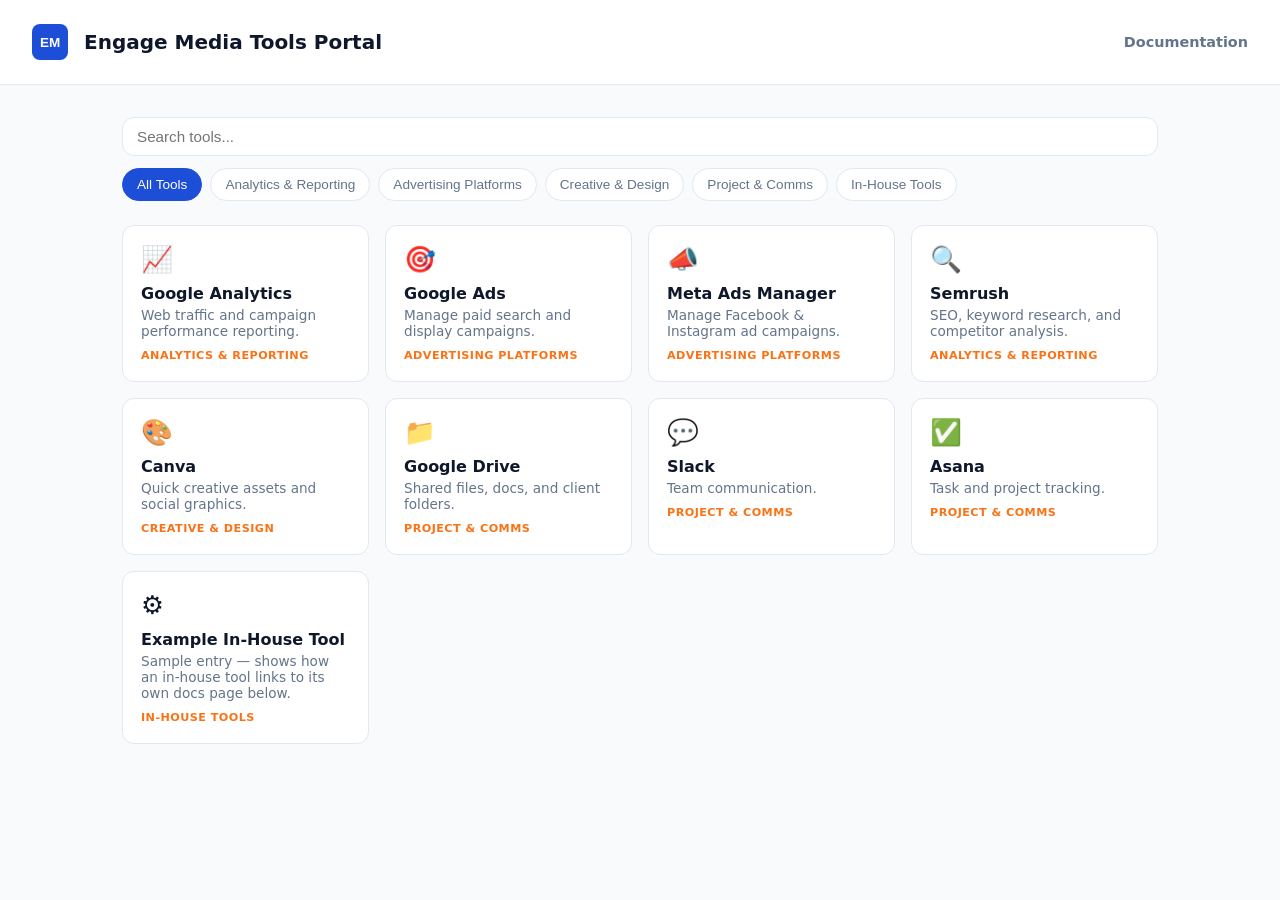
==== index.html @ 217c779e "Initial scaffold: tools portal (static site) + ADR-0001 + docs section" ====
<!DOCTYPE html>
<html lang="en">
<head>
<meta charset="UTF-8" />
<meta name="viewport" content="width=device-width, initial-scale=1.0" />
<title>Engage Media | Tools Portal</title>
<link rel="stylesheet" href="assets/theme.css" />
</head>
<body>
<header class="site-header">
  <img class="logo" src="assets/logo-placeholder.svg" alt="Engage Media" />
  <h1>Engage Media Tools Portal</h1>
  <nav class="top-nav">
    <a href="docs/">Documentation</a>
  </nav>
</header>

<main>
  <div class="controls">
    <input id="search" type="text" placeholder="Search tools..." />
    <div class="category-filter" id="category-filter"></div>
  </div>
  <div class="tool-grid" id="tool-grid"></div>
</main>

<script src="js/app.js"></script>
</body>
</html>
---- assets/theme.css ----
/* ==========================================================================
   ENGAGE MEDIA — BRAND TOKENS
   Replace the values in this block ONLY when official brand assets arrive.
   Nothing else in this file, index.html, or app.js should need to change.
   ========================================================================== */
:root {
  --em-color-primary:    #1d4ed8;   /* TODO: Engage Media primary */
  --em-color-primary-dk: #1e3a8a;   /* TODO: hover / darker shade */
  --em-color-accent:     #f97316;   /* TODO: Engage Media accent */
  --em-color-bg:         #f8fafc;
  --em-color-surface:    #ffffff;
  --em-color-text:       #0f172a;
  --em-color-text-muted: #64748b;
  --em-color-border:     #e2e8f0;
  --em-font-heading: "Inter", "Segoe UI", system-ui, sans-serif; /* TODO: brand font */
  --em-font-body:    "Inter", "Segoe UI", system-ui, sans-serif;
  --em-radius: 12px;
}

* { box-sizing: border-box; }

body {
  margin: 0;
  font-family: var(--em-font-body);
  background: var(--em-color-bg);
  color: var(--em-color-text);
}

header.site-header {
  display: flex;
  align-items: center;
  gap: 16px;
  padding: 24px 32px;
  background: var(--em-color-surface);
  border-bottom: 1px solid var(--em-color-border);
}
header.site-header img.logo { height: 36px; width: 36px; }
header.site-header h1 { font-family: var(--em-font-heading); font-size: 1.25rem; margin: 0; }

nav.top-nav { margin-left: auto; display: flex; gap: 20px; }
nav.top-nav a { color: var(--em-color-text-muted); text-decoration: none; font-weight: 600; font-size: 0.9rem; }
nav.top-nav a:hover { color: var(--em-color-primary); }

main { max-width: 1100px; margin: 0 auto; padding: 32px; }

.controls { display: flex; gap: 12px; margin-bottom: 24px; flex-wrap: wrap; }

#search {
  flex: 1;
  min-width: 220px;
  padding: 10px 14px;
  border: 1px solid var(--em-color-border);
  border-radius: var(--em-radius);
  font-size: 0.95rem;
}

.category-filter { display: flex; gap: 8px; flex-wrap: wrap; }
.category-filter button {
  padding: 8px 14px;
  border-radius: 999px;
  border: 1px solid var(--em-color-border);
  background: var(--em-color-surface);
  color: var(--em-color-text-muted);
  cursor: pointer;
  font-size: 0.85rem;
}
.category-filter button.active {
  background: var(--em-color-primary);
  border-color: var(--em-color-primary);
  color: #fff;
}

.tool-grid {
  display: grid;
  grid-template-columns: repeat(auto-fill, minmax(220px, 1fr));
  gap: 16px;
}

.tool-card {
  display: block;
  background: var(--em-color-surface);
  border: 1px solid var(--em-color-border);
  border-radius: var(--em-radius);
  padding: 18px;
  text-decoration: none;
  color: inherit;
  transition: transform 0.12s ease, box-shadow 0.12s ease;
}
.tool-card:hover {
  transform: translateY(-2px);
  box-shadow: 0 6px 20px rgba(15, 23, 42, 0.08);
  border-color: var(--em-color-primary);
}
.tool-card .icon { font-size: 1.6rem; }
.tool-card h3 { font-size: 1rem; margin: 10px 0 4px; font-family: var(--em-font-heading); }
.tool-card p { font-size: 0.85rem; color: var(--em-color-text-muted); margin: 0; }
.tool-card .category-tag {
  display: inline-block;
  margin-top: 10px;
  font-size: 0.7rem;
  text-transform: uppercase;
  letter-spacing: 0.04em;
  color: var(--em-color-accent);
  font-weight: 700;
}

.empty-state { text-align: center; color: var(--em-color-text-muted); padding: 60px 0; }
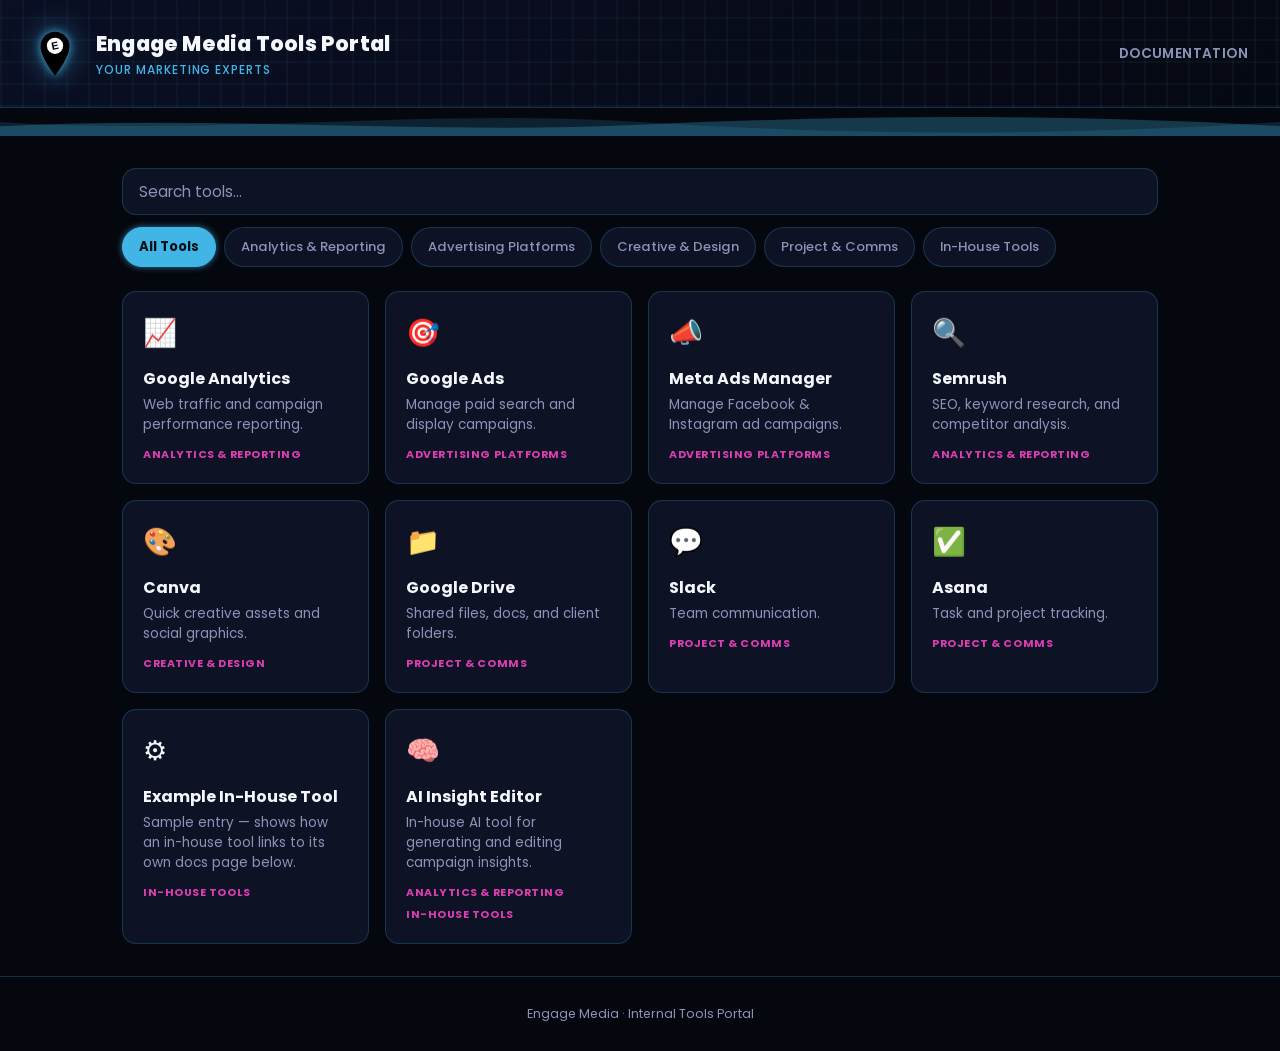
==== commit 6ec659ef: "Apply Engage Media branding, multi-category support, add AI Insight Editor tool" ====
--- a/index.html
+++ b/index.html
@@ -4,16 +4,25 @@
 <meta charset="UTF-8" />
 <meta name="viewport" content="width=device-width, initial-scale=1.0" />
 <title>Engage Media | Tools Portal</title>
+<link rel="icon" href="assets/logo.svg" type="image/svg+xml" />
 <link rel="stylesheet" href="assets/theme.css" />
 </head>
 <body>
 <header class="site-header">
-  <img class="logo" src="assets/logo-placeholder.svg" alt="Engage Media" />
-  <h1>Engage Media Tools Portal</h1>
+  <img class="logo" src="assets/logo.svg" alt="Engage Media" />
+  <div class="brand-block">
+    <h1>Engage Media Tools Portal</h1>
+    <span class="tagline">Your Marketing Experts</span>
+  </div>
   <nav class="top-nav">
     <a href="docs/">Documentation</a>
   </nav>
 </header>
+
+<svg class="wave-divider" viewBox="0 0 1200 40" preserveAspectRatio="none" xmlns="http://www.w3.org/2000/svg">
+  <path d="M0 20 C 200 40, 400 0, 600 20 S 1000 40, 1200 20 V40 H0 Z" fill="#41B6E6" fill-opacity="0.15"/>
+  <path d="M0 26 C 200 10, 400 38, 600 24 S 1000 8, 1200 26 V40 H0 Z" fill="#41B6E6" fill-opacity="0.28"/>
+</svg>
 
 <main>
   <div class="controls">
@@ -23,6 +32,8 @@
   <div class="tool-grid" id="tool-grid"></div>
 </main>
 
+<footer class="site-footer">Engage Media &middot; Internal Tools Portal</footer>
+
 <script src="js/app.js"></script>
 </body>
 </html>
--- a/assets/theme.css
+++ b/assets/theme.css
@@ -1,20 +1,27 @@
 /* ==========================================================================
    ENGAGE MEDIA — BRAND TOKENS
-   Replace the values in this block ONLY when official brand assets arrive.
-   Nothing else in this file, index.html, or app.js should need to change.
+   Sourced from "Engage Media Brand Guidelines 2025":
+   Miami Vice Blue #41B6E6, Miami Heat Black #000000, Miami Vice Fuchsia #DB3EB1,
+   typeface Poppins, signature "Halo" neon glow on the pin logo.
+   If the exact brand colors/fonts ever change, this is the ONLY block to edit.
    ========================================================================== */
+@import url('https://fonts.googleapis.com/css2?family=Poppins:ital,wght@0,300;0,400;0,500;0,600;0,700;0,800;1,400&display=swap');
+
 :root {
-  --em-color-primary:    #1d4ed8;   /* TODO: Engage Media primary */
-  --em-color-primary-dk: #1e3a8a;   /* TODO: hover / darker shade */
-  --em-color-accent:     #f97316;   /* TODO: Engage Media accent */
-  --em-color-bg:         #f8fafc;
-  --em-color-surface:    #ffffff;
-  --em-color-text:       #0f172a;
-  --em-color-text-muted: #64748b;
-  --em-color-border:     #e2e8f0;
-  --em-font-heading: "Inter", "Segoe UI", system-ui, sans-serif; /* TODO: brand font */
-  --em-font-body:    "Inter", "Segoe UI", system-ui, sans-serif;
-  --em-radius: 12px;
+  --em-color-primary:      #41B6E6; /* Miami Vice Blue — the brand's neon halo color */
+  --em-color-primary-dk:   #2C93BE;
+  --em-color-accent:       #DB3EB1; /* Miami Vice Fuchsia — secondary accent, used sparingly */
+  --em-color-bg:           #05070F;
+  --em-color-surface:      #0D1224;
+  --em-color-surface-alt:  #121933;
+  --em-color-text:         #F4F7FB;
+  --em-color-text-muted:   #8B93B8;
+  --em-color-border:       rgba(65, 182, 230, 0.22);
+  --em-glow-sm: 0 0 6px rgba(65, 182, 230, 0.65);
+  --em-glow-lg: 0 0 22px rgba(65, 182, 230, 0.35);
+  --em-font-heading: "Poppins", "Segoe UI", system-ui, sans-serif;
+  --em-font-body:    "Poppins", "Segoe UI", system-ui, sans-serif;
+  --em-radius: 14px;
 }
 
 * { box-sizing: border-box; }
@@ -26,20 +33,57 @@
   color: var(--em-color-text);
 }
 
+/* Subtle basket-weave texture, echoing the brand deck's background pattern */
 header.site-header {
+  position: relative;
   display: flex;
   align-items: center;
-  gap: 16px;
-  padding: 24px 32px;
-  background: var(--em-color-surface);
+  gap: 18px;
+  padding: 28px 32px;
+  background:
+    repeating-linear-gradient(90deg, rgba(65,182,230,0.05) 0 2px, transparent 2px 22px),
+    repeating-linear-gradient(0deg, rgba(65,182,230,0.05) 0 2px, transparent 2px 22px),
+    linear-gradient(135deg, #0A0F24, #060811);
   border-bottom: 1px solid var(--em-color-border);
 }
-header.site-header img.logo { height: 36px; width: 36px; }
-header.site-header h1 { font-family: var(--em-font-heading); font-size: 1.25rem; margin: 0; }
 
-nav.top-nav { margin-left: auto; display: flex; gap: 20px; }
-nav.top-nav a { color: var(--em-color-text-muted); text-decoration: none; font-weight: 600; font-size: 0.9rem; }
-nav.top-nav a:hover { color: var(--em-color-primary); }
+header.site-header img.logo {
+  height: 46px;
+  width: 46px;
+  filter: drop-shadow(0 0 4px rgba(65,182,230,0.9)) drop-shadow(0 0 14px rgba(65,182,230,0.5));
+}
+
+.brand-block { display: flex; flex-direction: column; }
+header.site-header h1 {
+  font-family: var(--em-font-heading);
+  font-weight: 800;
+  letter-spacing: 0.01em;
+  font-size: 1.3rem;
+  margin: 0;
+  color: var(--em-color-text);
+}
+header.site-header .tagline {
+  font-size: 0.75rem;
+  font-weight: 500;
+  color: var(--em-color-primary);
+  text-transform: uppercase;
+  letter-spacing: 0.08em;
+  margin-top: 2px;
+}
+
+nav.top-nav { margin-left: auto; display: flex; gap: 24px; }
+nav.top-nav a {
+  color: var(--em-color-text-muted);
+  text-decoration: none;
+  font-weight: 600;
+  font-size: 0.85rem;
+  letter-spacing: 0.03em;
+  text-transform: uppercase;
+  transition: color 0.15s ease, text-shadow 0.15s ease;
+}
+nav.top-nav a:hover { color: var(--em-color-primary); text-shadow: var(--em-glow-sm); }
+
+.wave-divider { display: block; width: 100%; height: 28px; }
 
 main { max-width: 1100px; margin: 0 auto; padding: 32px; }
 
@@ -48,31 +92,42 @@
 #search {
   flex: 1;
   min-width: 220px;
-  padding: 10px 14px;
+  padding: 11px 16px;
   border: 1px solid var(--em-color-border);
   border-radius: var(--em-radius);
   font-size: 0.95rem;
+  font-family: var(--em-font-body);
+  background: var(--em-color-surface);
+  color: var(--em-color-text);
 }
+#search::placeholder { color: var(--em-color-text-muted); }
+#search:focus { outline: none; border-color: var(--em-color-primary); box-shadow: var(--em-glow-sm); }
 
 .category-filter { display: flex; gap: 8px; flex-wrap: wrap; }
 .category-filter button {
-  padding: 8px 14px;
+  padding: 9px 16px;
   border-radius: 999px;
   border: 1px solid var(--em-color-border);
   background: var(--em-color-surface);
   color: var(--em-color-text-muted);
   cursor: pointer;
-  font-size: 0.85rem;
+  font-size: 0.82rem;
+  font-family: var(--em-font-body);
+  font-weight: 500;
+  transition: all 0.15s ease;
 }
+.category-filter button:hover { border-color: var(--em-color-primary); color: var(--em-color-text); }
 .category-filter button.active {
   background: var(--em-color-primary);
   border-color: var(--em-color-primary);
-  color: #fff;
+  color: #041018;
+  font-weight: 700;
+  box-shadow: var(--em-glow-sm);
 }
 
 .tool-grid {
   display: grid;
-  grid-template-columns: repeat(auto-fill, minmax(220px, 1fr));
+  grid-template-columns: repeat(auto-fill, minmax(230px, 1fr));
   gap: 16px;
 }
 
@@ -81,27 +136,41 @@
   background: var(--em-color-surface);
   border: 1px solid var(--em-color-border);
   border-radius: var(--em-radius);
-  padding: 18px;
+  padding: 20px;
   text-decoration: none;
   color: inherit;
-  transition: transform 0.12s ease, box-shadow 0.12s ease;
+  transition: transform 0.15s ease, box-shadow 0.15s ease, border-color 0.15s ease;
 }
 .tool-card:hover {
-  transform: translateY(-2px);
-  box-shadow: 0 6px 20px rgba(15, 23, 42, 0.08);
+  transform: translateY(-3px);
+  box-shadow: var(--em-glow-lg);
   border-color: var(--em-color-primary);
 }
-.tool-card .icon { font-size: 1.6rem; }
-.tool-card h3 { font-size: 1rem; margin: 10px 0 4px; font-family: var(--em-font-heading); }
+.tool-card .icon { font-size: 1.7rem; }
+.tool-card h3 {
+  font-size: 1rem;
+  font-weight: 700;
+  margin: 12px 0 4px;
+  font-family: var(--em-font-heading);
+  color: var(--em-color-text);
+}
 .tool-card p { font-size: 0.85rem; color: var(--em-color-text-muted); margin: 0; }
+
+.tool-card .tags { display: flex; flex-wrap: wrap; gap: 6px 10px; margin-top: 12px; }
 .tool-card .category-tag {
-  display: inline-block;
-  margin-top: 10px;
-  font-size: 0.7rem;
+  font-size: 0.68rem;
   text-transform: uppercase;
-  letter-spacing: 0.04em;
+  letter-spacing: 0.05em;
   color: var(--em-color-accent);
   font-weight: 700;
 }
 
 .empty-state { text-align: center; color: var(--em-color-text-muted); padding: 60px 0; }
+
+footer.site-footer {
+  text-align: center;
+  padding: 28px;
+  color: var(--em-color-text-muted);
+  font-size: 0.78rem;
+  border-top: 1px solid var(--em-color-border);
+}
